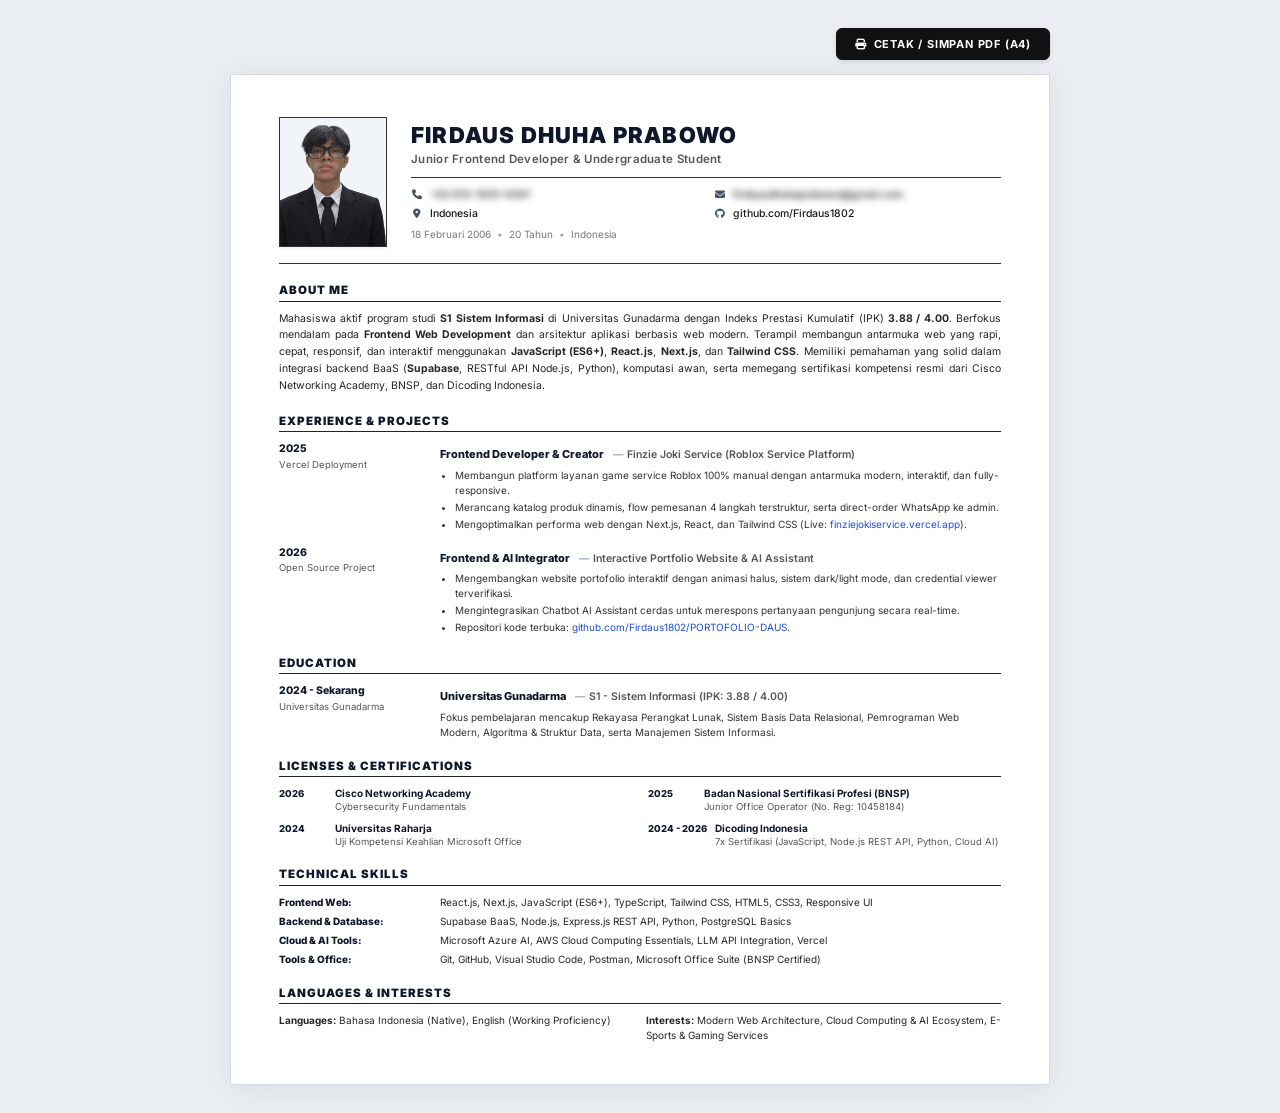
==== public/cv-html/index.html @ db2791b8 "feat(links): enable direct clickable whatsapp and mailto links across all cv and about pages" ====
<!DOCTYPE html>
<html lang="id">
<head>
  <meta charset="UTF-8">
  <meta name="viewport" content="width=device-width, initial-scale=1.0">
  <title>Curriculum Vitae - Firdaus Dhuha Prabowo</title>
  
  <link rel="preconnect" href="https://fonts.googleapis.com">
  <link rel="preconnect" href="https://fonts.gstatic.com" crossorigin>
  <link href="https://fonts.googleapis.com/css2?family=Inter:wght@300;400;500;600;700;800;900&display=swap" rel="stylesheet">
  <link rel="stylesheet" href="https://cdnjs.cloudflare.com/ajax/libs/font-awesome/6.4.0/css/all.min.css">
  <link rel="stylesheet" href="style.css">
</head>
<body>

  <div class="top-bar no-print">
    <button onclick="window.print()" class="btn-print">
      <i class="fa-solid fa-print"></i> Cetak / Simpan PDF (A4)
    </button>
  </div>

  <main class="resume-sheet">
    
    <header class="header-section">
      <div class="photo-box">
        <img src="images/profile-firdaus.png" alt="Firdaus Dhuha Prabowo">
      </div>
      
      <div class="header-details">
        <h1 class="candidate-name">FIRDAUS DHUHA PRABOWO</h1>
        <p class="candidate-title">Junior Frontend Developer & Undergraduate Student</p>
        
        <div class="header-divider"></div>
        
        <div class="contact-grid">
          <div class="contact-item">
            <i class="fa-solid fa-phone"></i>
            <span class="sensor-samar" title="Arahkan kursor untuk memperjelas">+62 813-1535-4397</span>
          </div>
          <div class="contact-item">
            <i class="fa-solid fa-envelope"></i>
            <span class="sensor-samar" title="Arahkan kursor untuk memperjelas">firdausdhuhaprabowo@gmail.com</span>
          </div>
          <div class="contact-item">
            <i class="fa-solid fa-location-dot"></i>
            <span>Indonesia</span>
          </div>
          <div class="contact-item">
            <i class="fa-brands fa-github"></i>
            <a href="https://github.com/Firdaus1802" target="_blank">github.com/Firdaus1802</a>
          </div>
        </div>

        <div class="personal-tags">
          <span>18 Februari 2006</span>
          <span class="dot">•</span>
          <span>20 Tahun</span>
          <span class="dot">•</span>
          <span>Indonesia</span>
        </div>
      </div>
    </header>

    <section class="section-block">
      <h2 class="section-title">ABOUT ME</h2>
      <p class="summary-text">
        Mahasiswa aktif program studi <strong>S1 Sistem Informasi</strong> di Universitas Gunadarma dengan Indeks Prestasi Kumulatif (IPK) <strong>3.88 / 4.00</strong>. Berfokus mendalam pada <strong>Frontend Web Development</strong> dan arsitektur aplikasi berbasis web modern. Terampil membangun antarmuka web yang rapi, cepat, responsif, dan interaktif menggunakan <strong>JavaScript (ES6+)</strong>, <strong>React.js</strong>, <strong>Next.js</strong>, dan <strong>Tailwind CSS</strong>. Memiliki pemahaman yang solid dalam integrasi backend BaaS (<strong>Supabase</strong>, RESTful API Node.js, Python), komputasi awan, serta memegang sertifikasi kompetensi resmi dari Cisco Networking Academy, BNSP, dan Dicoding Indonesia.
      </p>
    </section>

    <section class="section-block">
      <h2 class="section-title">EXPERIENCE & PROJECTS</h2>
      
      <div class="entry-row">
        <div class="entry-left">
          <span class="entry-period">2025</span>
          <span class="entry-meta">Vercel Deployment</span>
        </div>
        <div class="entry-right">
          <div class="entry-header">
            <h3 class="entry-title">Frontend Developer & Creator</h3>
            <span class="entry-subtitle">Finzie Joki Service (Roblox Service Platform)</span>
          </div>
          <ul class="entry-bullets">
            <li>Membangun platform layanan game service Roblox 100% manual dengan antarmuka modern, interaktif, dan fully-responsive.</li>
            <li>Merancang katalog produk dinamis, flow pemesanan 4 langkah terstruktur, serta direct-order WhatsApp ke admin.</li>
            <li>Mengoptimalkan performa web dengan Next.js, React, dan Tailwind CSS (Live: <a href="https://finziejokiservice.vercel.app/" target="_blank">finziejokiservice.vercel.app</a>).</li>
          </ul>
        </div>
      </div>

      <div class="entry-row">
        <div class="entry-left">
          <span class="entry-period">2026</span>
          <span class="entry-meta">Open Source Project</span>
        </div>
        <div class="entry-right">
          <div class="entry-header">
            <h3 class="entry-title">Frontend & AI Integrator</h3>
            <span class="entry-subtitle">Interactive Portfolio Website & AI Assistant</span>
          </div>
          <ul class="entry-bullets">
            <li>Mengembangkan website portofolio interaktif dengan animasi halus, sistem dark/light mode, dan credential viewer terverifikasi.</li>
            <li>Mengintegrasikan Chatbot AI Assistant cerdas untuk merespons pertanyaan pengunjung secara real-time.</li>
            <li>Repositori kode terbuka: <a href="https://github.com/Firdaus1802/PORTOFOLIO-DAUS" target="_blank">github.com/Firdaus1802/PORTOFOLIO-DAUS</a>.</li>
          </ul>
        </div>
      </div>
    </section>

    <section class="section-block">
      <h2 class="section-title">EDUCATION</h2>
      
      <div class="entry-row">
        <div class="entry-left">
          <span class="entry-period">2024 - Sekarang</span>
          <span class="entry-meta">Universitas Gunadarma</span>
        </div>
        <div class="entry-right">
          <div class="entry-header">
            <h3 class="entry-title">Universitas Gunadarma</h3>
            <span class="entry-subtitle">S1 - Sistem Informasi (IPK: 3.88 / 4.00)</span>
          </div>
          <p class="entry-desc">
            Fokus pembelajaran mencakup Rekayasa Perangkat Lunak, Sistem Basis Data Relasional, Pemrograman Web Modern, Algoritma & Struktur Data, serta Manajemen Sistem Informasi.
          </p>
        </div>
      </div>
    </section>

    <section class="section-block">
      <h2 class="section-title">LICENSES & CERTIFICATIONS</h2>
      
      <div class="cert-grid">
        <div class="cert-card">
          <div class="cert-year">2026</div>
          <div class="cert-info">
            <strong>Cisco Networking Academy</strong>
            <span>Cybersecurity Fundamentals</span>
          </div>
        </div>
        <div class="cert-card">
          <div class="cert-year">2025</div>
          <div class="cert-info">
            <strong>Badan Nasional Sertifikasi Profesi (BNSP)</strong>
            <span>Junior Office Operator (No. Reg: 10458184)</span>
          </div>
        </div>
        <div class="cert-card">
          <div class="cert-year">2024</div>
          <div class="cert-info">
            <strong>Universitas Raharja</strong>
            <span>Uji Kompetensi Keahlian Microsoft Office</span>
          </div>
        </div>
        <div class="cert-card">
          <div class="cert-year">2024 - 2026</div>
          <div class="cert-info">
            <strong>Dicoding Indonesia</strong>
            <span>7x Sertifikasi (JavaScript, Node.js REST API, Python, Cloud AI)</span>
          </div>
        </div>
      </div>
    </section>

    <section class="section-block">
      <h2 class="section-title">TECHNICAL SKILLS</h2>
      
      <div class="skills-wrapper">
        <div class="skill-group">
          <span class="skill-label">Frontend Web:</span>
          <span class="skill-values">React.js, Next.js, JavaScript (ES6+), TypeScript, Tailwind CSS, HTML5, CSS3, Responsive UI</span>
        </div>
        <div class="skill-group">
          <span class="skill-label">Backend & Database:</span>
          <span class="skill-values">Supabase BaaS, Node.js, Express.js REST API, Python, PostgreSQL Basics</span>
        </div>
        <div class="skill-group">
          <span class="skill-label">Cloud & AI Tools:</span>
          <span class="skill-values">Microsoft Azure AI, AWS Cloud Computing Essentials, LLM API Integration, Vercel</span>
        </div>
        <div class="skill-group">
          <span class="skill-label">Tools & Office:</span>
          <span class="skill-values">Git, GitHub, Visual Studio Code, Postman, Microsoft Office Suite (BNSP Certified)</span>
        </div>
      </div>
    </section>

    <section class="section-block mb-0">
      <h2 class="section-title">LANGUAGES & INTERESTS</h2>
      
      <div class="meta-row">
        <div class="meta-item">
          <strong>Languages:</strong> Bahasa Indonesia (Native), English (Working Proficiency)
        </div>
        <div class="meta-item">
          <strong>Interests:</strong> Modern Web Architecture, Cloud Computing & AI Ecosystem, E-Sports & Gaming Services
        </div>
      </div>
    </section>

  </main>

</body>
</html>
---- public/cv-html/style.css ----
:root {
  --text-main: #1a1a1a;
  --text-muted: #555555;
  --text-light: #777777;
  --border-color: #222222;
  --border-subtle: #e2e8f0;
  --bg-page: #eaedf2;
  --bg-sheet: #ffffff;
  --accent-link: #1d4ed8;
  --font-sans: 'Inter', -apple-system, BlinkMacSystemFont, "Segoe UI", Roboto, sans-serif;
}

* {
  margin: 0;
  padding: 0;
  box-sizing: border-box;
}

body {
  font-family: var(--font-sans);
  background-color: var(--bg-page);
  color: var(--text-main);
  padding: 28px 16px;
  line-height: 1.45;
  -webkit-font-smoothing: antialiased;
}

.sensor-samar {
  filter: blur(3.5px);
  transition: filter 0.3s ease;
  user-select: none;
  cursor: pointer;
  display: inline-block;
}

.sensor-samar:hover {
  filter: blur(0);
}

.top-bar {
  max-width: 820px;
  margin: 0 auto 14px auto;
  display: flex;
  justify-content: flex-end;
}

.btn-print {
  font-family: var(--font-sans);
  font-size: 11px;
  font-weight: 700;
  text-transform: uppercase;
  letter-spacing: 0.8px;
  background-color: #111111;
  color: #ffffff;
  border: 1px solid #111111;
  padding: 8px 18px;
  border-radius: 6px;
  cursor: pointer;
  display: inline-flex;
  align-items: center;
  gap: 7px;
  box-shadow: 0 2px 5px rgba(0,0,0,0.1);
  transition: all 0.2s ease;
}

.btn-print:hover {
  background-color: #000000;
  transform: translateY(-1px);
  box-shadow: 0 4px 10px rgba(0,0,0,0.15);
}

.resume-sheet {
  max-width: 820px;
  margin: 0 auto;
  background-color: var(--bg-sheet);
  padding: 42px 48px;
  box-shadow: 0 4px 24px rgba(0, 0, 0, 0.07);
  border: 1px solid #d5dbe3;
}

.header-section {
  display: flex;
  align-items: center;
  gap: 24px;
  padding-bottom: 16px;
  border-bottom: 1px solid #333333;
}

.photo-box {
  width: 108px;
  height: 130px;
  border: 1.5px solid #333333;
  background-color: #f1f5f9;
  flex-shrink: 0;
  overflow: hidden;
  box-shadow: 0 1px 3px rgba(0,0,0,0.08);
}

.photo-box img {
  width: 100%;
  height: 100%;
  object-fit: cover;
  object-position: center 12%;
  display: block;
}

.header-details {
  flex-grow: 1;
}

.candidate-name {
  font-size: 22px;
  font-weight: 900;
  letter-spacing: 1.2px;
  color: #0f172a;
  line-height: 1.15;
  text-transform: uppercase;
}

.candidate-title {
  font-size: 11.5px;
  font-weight: 600;
  color: var(--text-muted);
  margin-top: 3px;
  letter-spacing: 0.3px;
}

.header-divider {
  width: 100%;
  height: 1px;
  background-color: #333333;
  margin: 9px 0;
}

.contact-grid {
  display: grid;
  grid-template-columns: repeat(2, 1fr);
  gap: 4px 16px;
  font-size: 10.5px;
  font-weight: 500;
  color: var(--text-main);
  margin-bottom: 6px;
}

.contact-item {
  display: flex;
  align-items: center;
  gap: 7px;
}

.contact-item i {
  font-size: 10px;
  color: #475569;
  width: 12px;
  text-align: center;
}

.contact-item a {
  color: var(--text-main);
  text-decoration: none;
}

.contact-item a:hover {
  text-decoration: underline;
}

.personal-tags {
  font-size: 10px;
  color: var(--text-light);
  display: flex;
  align-items: center;
  flex-wrap: wrap;
  gap: 6px;
}

.dot {
  color: #94a3b8;
}

.section-block {
  margin-top: 18px;
}

.section-block.mb-0 {
  margin-bottom: 0;
}

.section-title {
  font-size: 11.5px;
  font-weight: 900;
  letter-spacing: 1px;
  color: #0f172a;
  text-transform: uppercase;
  border-bottom: 1.5px solid var(--border-color);
  padding-bottom: 2px;
  margin-bottom: 9px;
}

.summary-text {
  font-size: 10.5px;
  color: #262626;
  text-align: justify;
  line-height: 1.6;
}

.entry-row {
  display: grid;
  grid-template-columns: 145px 1fr;
  gap: 16px;
  margin-bottom: 11px;
}

.entry-left {
  text-align: left;
}

.entry-period {
  display: block;
  font-size: 10.5px;
  font-weight: 800;
  color: #0f172a;
}

.entry-meta {
  display: block;
  font-size: 9.5px;
  color: var(--text-muted);
  margin-top: 1px;
}

.entry-right {
  min-width: 0;
}

.entry-header {
  margin-bottom: 3px;
}

.entry-title {
  font-size: 11px;
  font-weight: 800;
  color: #0f172a;
  display: inline;
}

.entry-subtitle {
  font-size: 10.5px;
  font-weight: 600;
  color: var(--text-muted);
  display: inline;
  margin-left: 5px;
}

.entry-subtitle::before {
  content: "— ";
  color: #94a3b8;
}

.entry-bullets {
  list-style-type: disc;
  padding-left: 15px;
  font-size: 10px;
  color: #333333;
  line-height: 1.5;
  margin-top: 3px;
}

.entry-bullets li {
  margin-bottom: 2px;
}

.entry-bullets a {
  color: var(--accent-link);
  text-decoration: none;
}

.entry-bullets a:hover {
  text-decoration: underline;
}

.entry-desc {
  font-size: 10px;
  color: #333333;
  line-height: 1.5;
  margin-top: 2px;
}

.cert-grid {
  display: grid;
  grid-template-columns: repeat(2, 1fr);
  gap: 7px 16px;
}

.cert-card {
  display: flex;
  align-items: baseline;
  gap: 8px;
  font-size: 10px;
  line-height: 1.4;
}

.cert-year {
  font-size: 9.5px;
  font-weight: 800;
  color: #0f172a;
  min-width: 48px;
  flex-shrink: 0;
}

.cert-info {
  display: flex;
  flex-direction: column;
}

.cert-info strong {
  font-weight: 700;
  color: #0f172a;
}

.cert-info span {
  color: var(--text-muted);
  font-size: 9.5px;
}

.skills-wrapper {
  display: flex;
  flex-direction: column;
  gap: 4px;
}

.skill-group {
  font-size: 10px;
  line-height: 1.5;
  display: grid;
  grid-template-columns: 145px 1fr;
  gap: 16px;
}

.skill-label {
  font-weight: 800;
  color: #0f172a;
}

.skill-values {
  color: #262626;
}

.meta-row {
  display: grid;
  grid-template-columns: repeat(2, 1fr);
  gap: 12px;
  font-size: 10px;
  color: #262626;
  line-height: 1.45;
}

@media print {
  body {
    background-color: #ffffff !important;
    padding: 0 !important;
    color: #000000 !important;
  }

  .no-print {
    display: none !important;
  }

  .resume-sheet {
    max-width: 100% !important;
    width: 100% !important;
    margin: 0 !important;
    padding: 24px 30px !important;
    box-shadow: none !important;
    border: none !important;
  }

  .section-block {
    margin-top: 14px !important;
    page-break-inside: avoid;
  }

  .entry-row {
    margin-bottom: 8px !important;
    page-break-inside: avoid;
  }

  a {
    color: #000000 !important;
    text-decoration: none !important;
  }

  @page {
    size: A4 portrait;
    margin: 10mm 12mm;
  }
}

@media screen and (max-width: 640px) {
  .resume-sheet {
    padding: 24px 20px;
  }

  .header-section {
    flex-direction: column;
    text-align: center;
    align-items: center;
  }

  .contact-grid {
    grid-template-columns: 1fr;
    text-align: left;
  }

  .entry-row {
    grid-template-columns: 1fr;
    gap: 2px;
  }

  .cert-grid {
    grid-template-columns: 1fr;
  }

  .skill-group {
    grid-template-columns: 1fr;
    gap: 1px;
  }

  .meta-row {
    grid-template-columns: 1fr;
  }
}
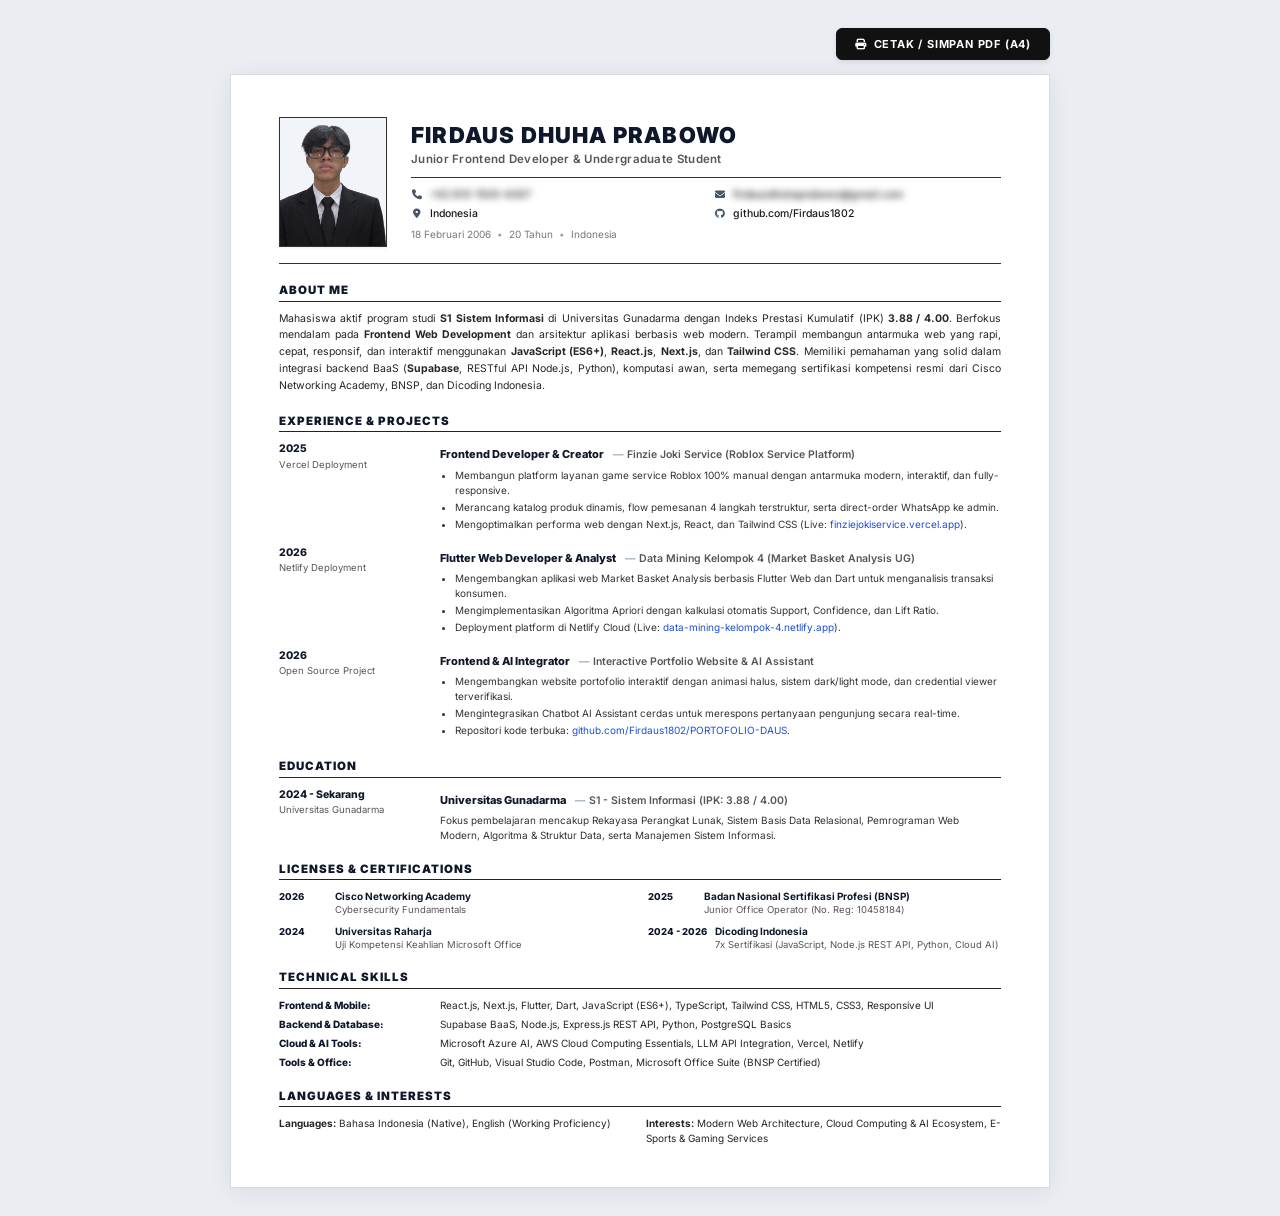
==== commit 01357d9a: "feat: add Data Mining Flutter project, update tech stack, CV, and README" ====
--- a/public/cv-html/index.html
+++ b/public/cv-html/index.html
@@ -92,6 +92,24 @@
       <div class="entry-row">
         <div class="entry-left">
           <span class="entry-period">2026</span>
+          <span class="entry-meta">Netlify Deployment</span>
+        </div>
+        <div class="entry-right">
+          <div class="entry-header">
+            <h3 class="entry-title">Flutter Web Developer & Analyst</h3>
+            <span class="entry-subtitle">Data Mining Kelompok 4 (Market Basket Analysis UG)</span>
+          </div>
+          <ul class="entry-bullets">
+            <li>Mengembangkan aplikasi web Market Basket Analysis berbasis Flutter Web dan Dart untuk menganalisis transaksi konsumen.</li>
+            <li>Mengimplementasikan Algoritma Apriori dengan kalkulasi otomatis Support, Confidence, dan Lift Ratio.</li>
+            <li>Deployment platform di Netlify Cloud (Live: <a href="https://data-mining-kelompok-4.netlify.app/" target="_blank">data-mining-kelompok-4.netlify.app</a>).</li>
+          </ul>
+        </div>
+      </div>
+
+      <div class="entry-row">
+        <div class="entry-left">
+          <span class="entry-period">2026</span>
           <span class="entry-meta">Open Source Project</span>
         </div>
         <div class="entry-right">
@@ -168,8 +186,8 @@
       
       <div class="skills-wrapper">
         <div class="skill-group">
-          <span class="skill-label">Frontend Web:</span>
-          <span class="skill-values">React.js, Next.js, JavaScript (ES6+), TypeScript, Tailwind CSS, HTML5, CSS3, Responsive UI</span>
+          <span class="skill-label">Frontend & Mobile:</span>
+          <span class="skill-values">React.js, Next.js, Flutter, Dart, JavaScript (ES6+), TypeScript, Tailwind CSS, HTML5, CSS3, Responsive UI</span>
         </div>
         <div class="skill-group">
           <span class="skill-label">Backend & Database:</span>
@@ -177,7 +195,7 @@
         </div>
         <div class="skill-group">
           <span class="skill-label">Cloud & AI Tools:</span>
-          <span class="skill-values">Microsoft Azure AI, AWS Cloud Computing Essentials, LLM API Integration, Vercel</span>
+          <span class="skill-values">Microsoft Azure AI, AWS Cloud Computing Essentials, LLM API Integration, Vercel, Netlify</span>
         </div>
         <div class="skill-group">
           <span class="skill-label">Tools & Office:</span>
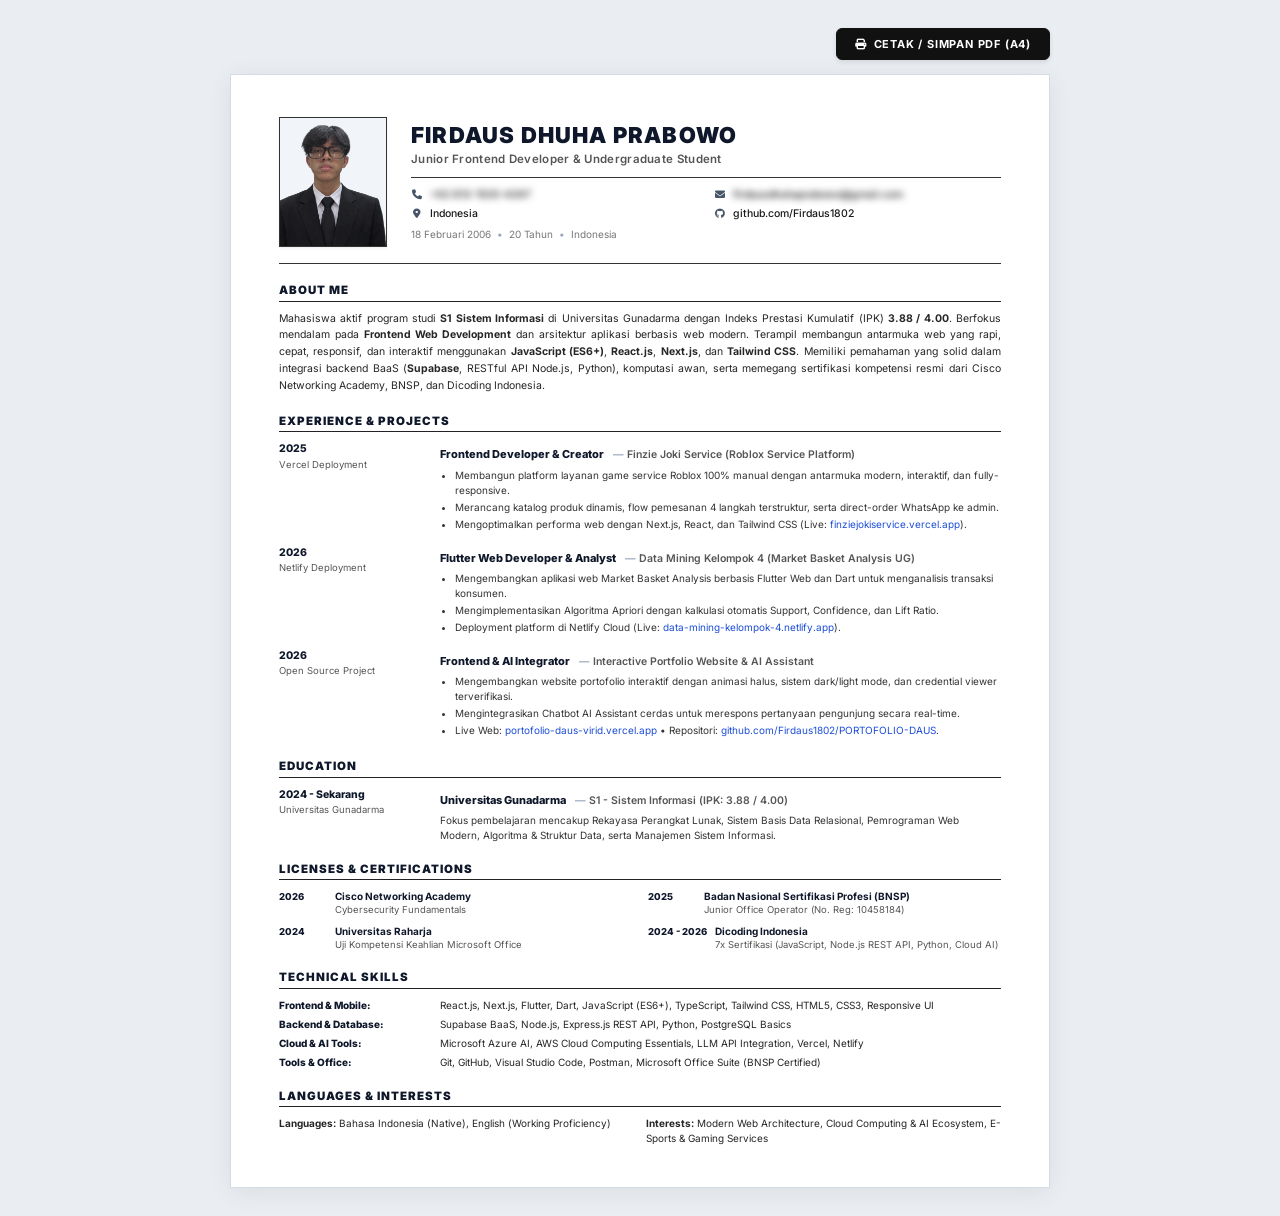
==== commit ba0b6717: "docs: update interactive portfolio live link to portofolio-daus-virid.vercel.app" ====
--- a/public/cv-html/index.html
+++ b/public/cv-html/index.html
@@ -120,7 +120,7 @@
           <ul class="entry-bullets">
             <li>Mengembangkan website portofolio interaktif dengan animasi halus, sistem dark/light mode, dan credential viewer terverifikasi.</li>
             <li>Mengintegrasikan Chatbot AI Assistant cerdas untuk merespons pertanyaan pengunjung secara real-time.</li>
-            <li>Repositori kode terbuka: <a href="https://github.com/Firdaus1802/PORTOFOLIO-DAUS" target="_blank">github.com/Firdaus1802/PORTOFOLIO-DAUS</a>.</li>
+            <li>Live Web: <a href="https://portofolio-daus-virid.vercel.app/" target="_blank">portofolio-daus-virid.vercel.app</a> • Repositori: <a href="https://github.com/Firdaus1802/PORTOFOLIO-DAUS" target="_blank">github.com/Firdaus1802/PORTOFOLIO-DAUS</a>.</li>
           </ul>
         </div>
       </div>
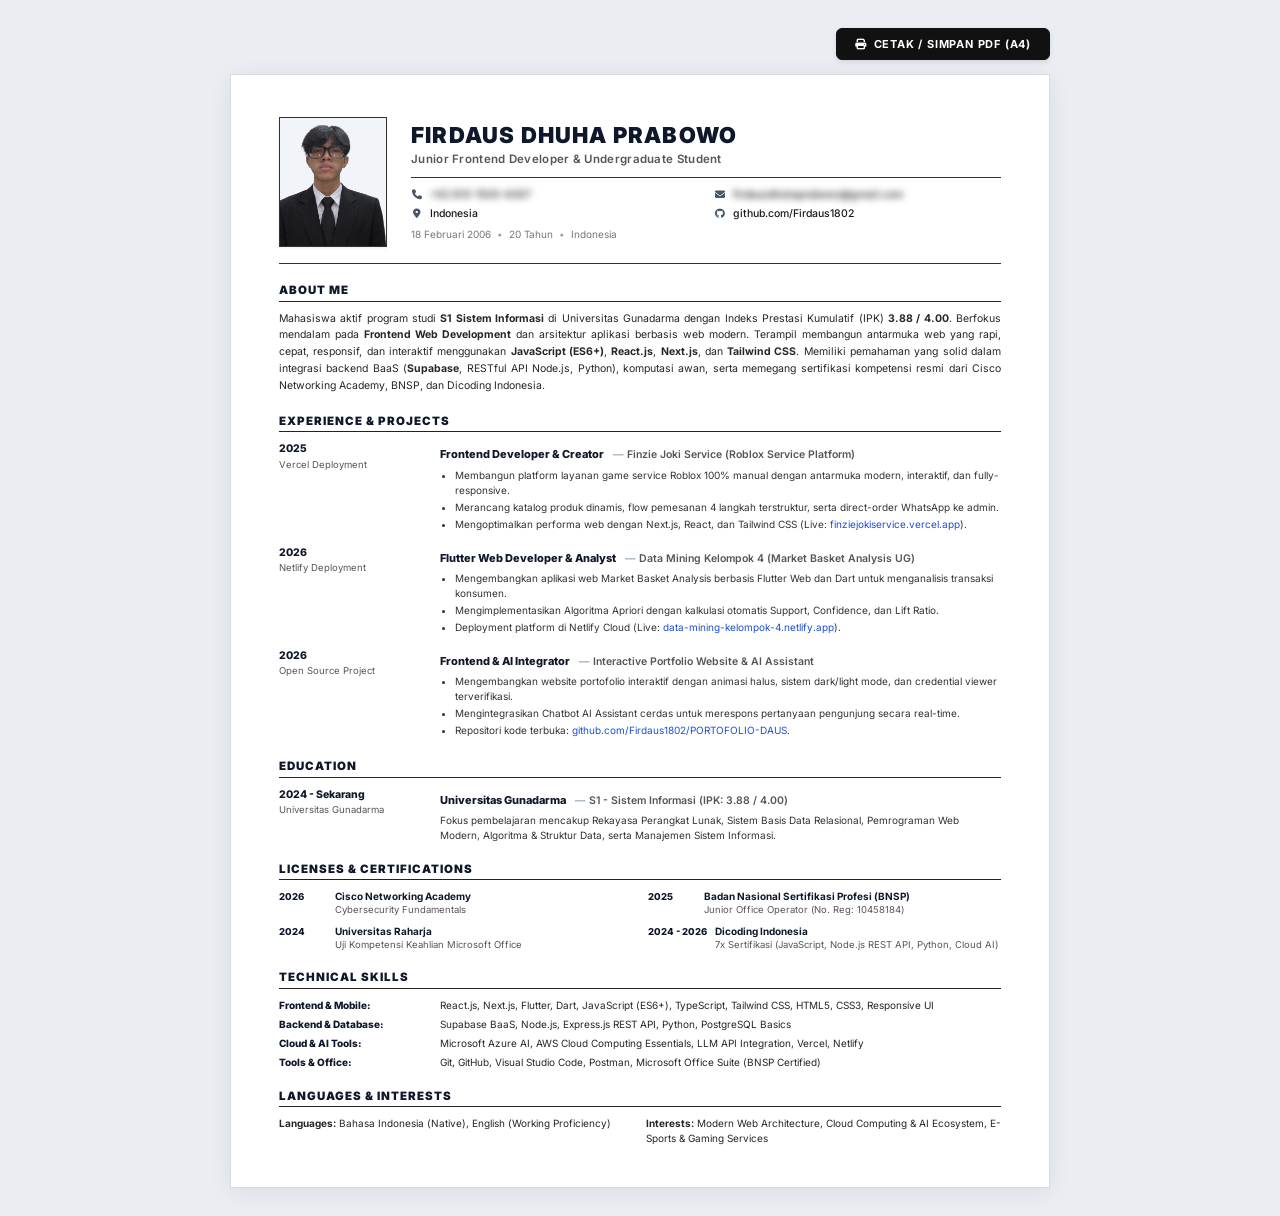
==== commit 67ede0f2: "revert: keep main portfolio repo and README untouched for standalone assignment" ====
--- a/public/cv-html/index.html
+++ b/public/cv-html/index.html
@@ -120,7 +120,7 @@
           <ul class="entry-bullets">
             <li>Mengembangkan website portofolio interaktif dengan animasi halus, sistem dark/light mode, dan credential viewer terverifikasi.</li>
             <li>Mengintegrasikan Chatbot AI Assistant cerdas untuk merespons pertanyaan pengunjung secara real-time.</li>
-            <li>Live Web: <a href="https://portofolio-daus-virid.vercel.app/" target="_blank">portofolio-daus-virid.vercel.app</a> • Repositori: <a href="https://github.com/Firdaus1802/PORTOFOLIO-DAUS" target="_blank">github.com/Firdaus1802/PORTOFOLIO-DAUS</a>.</li>
+            <li>Repositori kode terbuka: <a href="https://github.com/Firdaus1802/PORTOFOLIO-DAUS" target="_blank">github.com/Firdaus1802/PORTOFOLIO-DAUS</a>.</li>
           </ul>
         </div>
       </div>
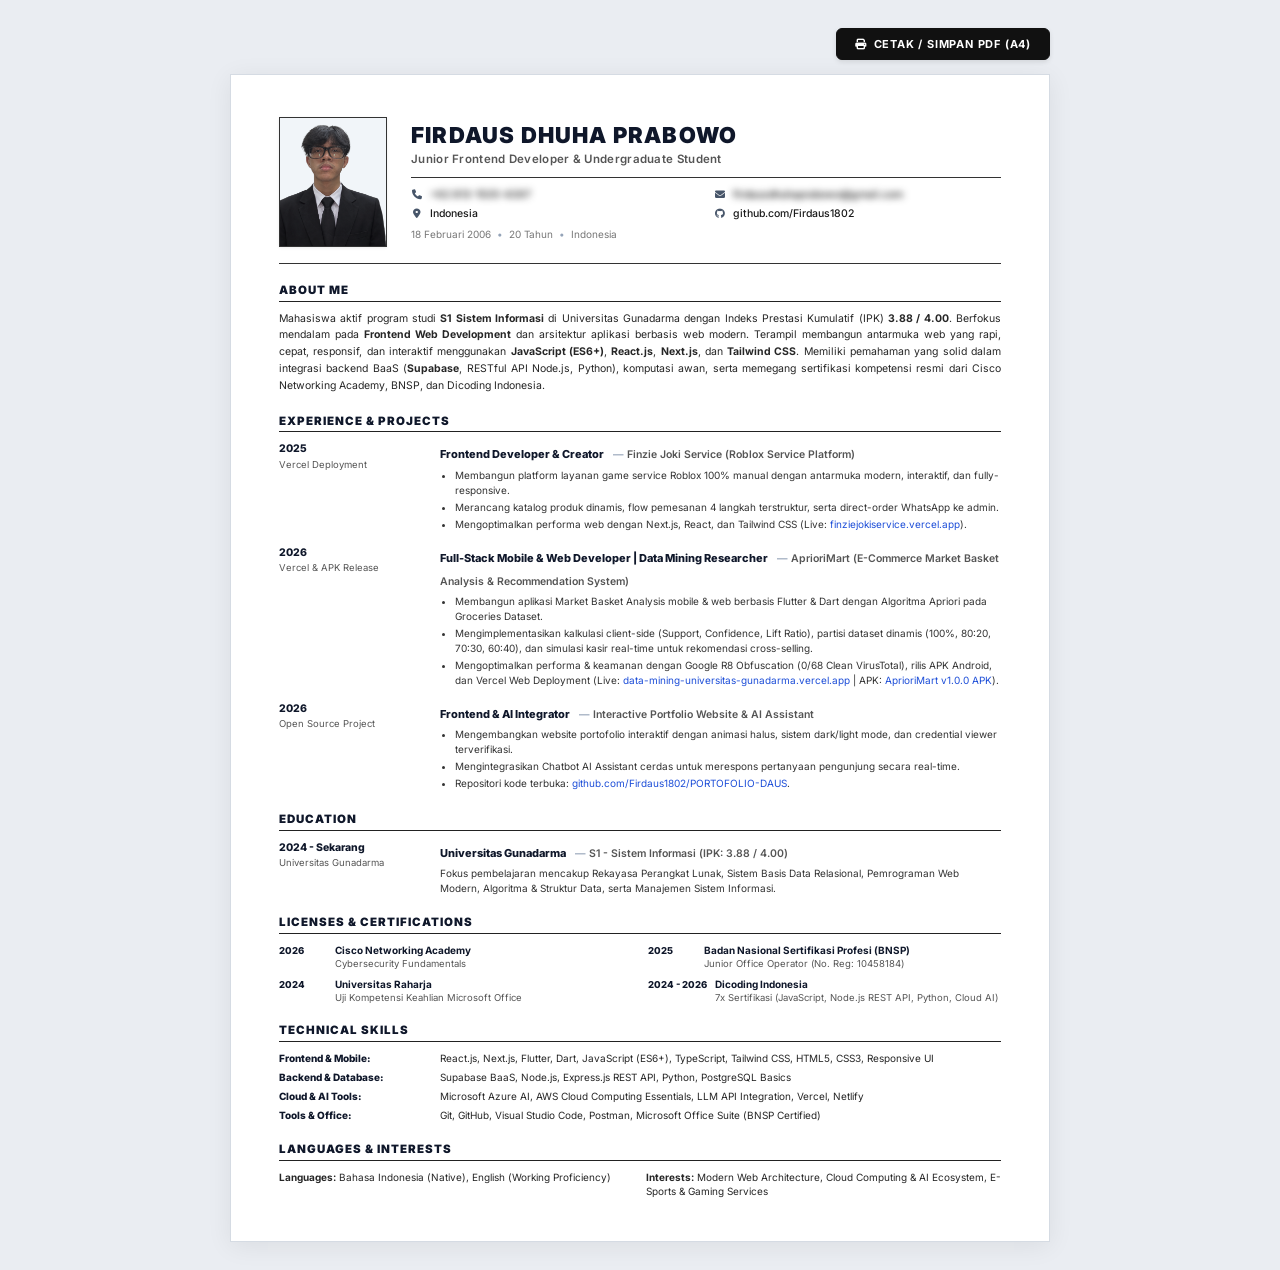
==== commit ebc48429: "feat(project): replace legacy data mining with AprioriMart across portfolio, CV, and AI assistant" ====
--- a/public/cv-html/index.html
+++ b/public/cv-html/index.html
@@ -92,17 +92,17 @@
       <div class="entry-row">
         <div class="entry-left">
           <span class="entry-period">2026</span>
-          <span class="entry-meta">Netlify Deployment</span>
-        </div>
-        <div class="entry-right">
-          <div class="entry-header">
-            <h3 class="entry-title">Flutter Web Developer & Analyst</h3>
-            <span class="entry-subtitle">Data Mining Kelompok 4 (Market Basket Analysis UG)</span>
+          <span class="entry-meta">Vercel & APK Release</span>
+        </div>
+        <div class="entry-right">
+          <div class="entry-header">
+            <h3 class="entry-title">Full-Stack Mobile & Web Developer | Data Mining Researcher</h3>
+            <span class="entry-subtitle">AprioriMart (E-Commerce Market Basket Analysis & Recommendation System)</span>
           </div>
           <ul class="entry-bullets">
-            <li>Mengembangkan aplikasi web Market Basket Analysis berbasis Flutter Web dan Dart untuk menganalisis transaksi konsumen.</li>
-            <li>Mengimplementasikan Algoritma Apriori dengan kalkulasi otomatis Support, Confidence, dan Lift Ratio.</li>
-            <li>Deployment platform di Netlify Cloud (Live: <a href="https://data-mining-kelompok-4.netlify.app/" target="_blank">data-mining-kelompok-4.netlify.app</a>).</li>
+            <li>Membangun aplikasi Market Basket Analysis mobile & web berbasis Flutter & Dart dengan Algoritma Apriori pada Groceries Dataset.</li>
+            <li>Mengimplementasikan kalkulasi client-side (Support, Confidence, Lift Ratio), partisi dataset dinamis (100%, 80:20, 70:30, 60:40), dan simulasi kasir real-time untuk rekomendasi cross-selling.</li>
+            <li>Mengoptimalkan performa & keamanan dengan Google R8 Obfuscation (0/68 Clean VirusTotal), rilis APK Android, dan Vercel Web Deployment (Live: <a href="https://data-mining-universitas-gunadarma.vercel.app" target="_blank">data-mining-universitas-gunadarma.vercel.app</a> | APK: <a href="https://github.com/Firdaus1802/data-mining-universitas-gunadarma/releases/download/v1.0.0/AprioriMart-v1.0.0.apk" target="_blank">AprioriMart v1.0.0 APK</a>).</li>
           </ul>
         </div>
       </div>
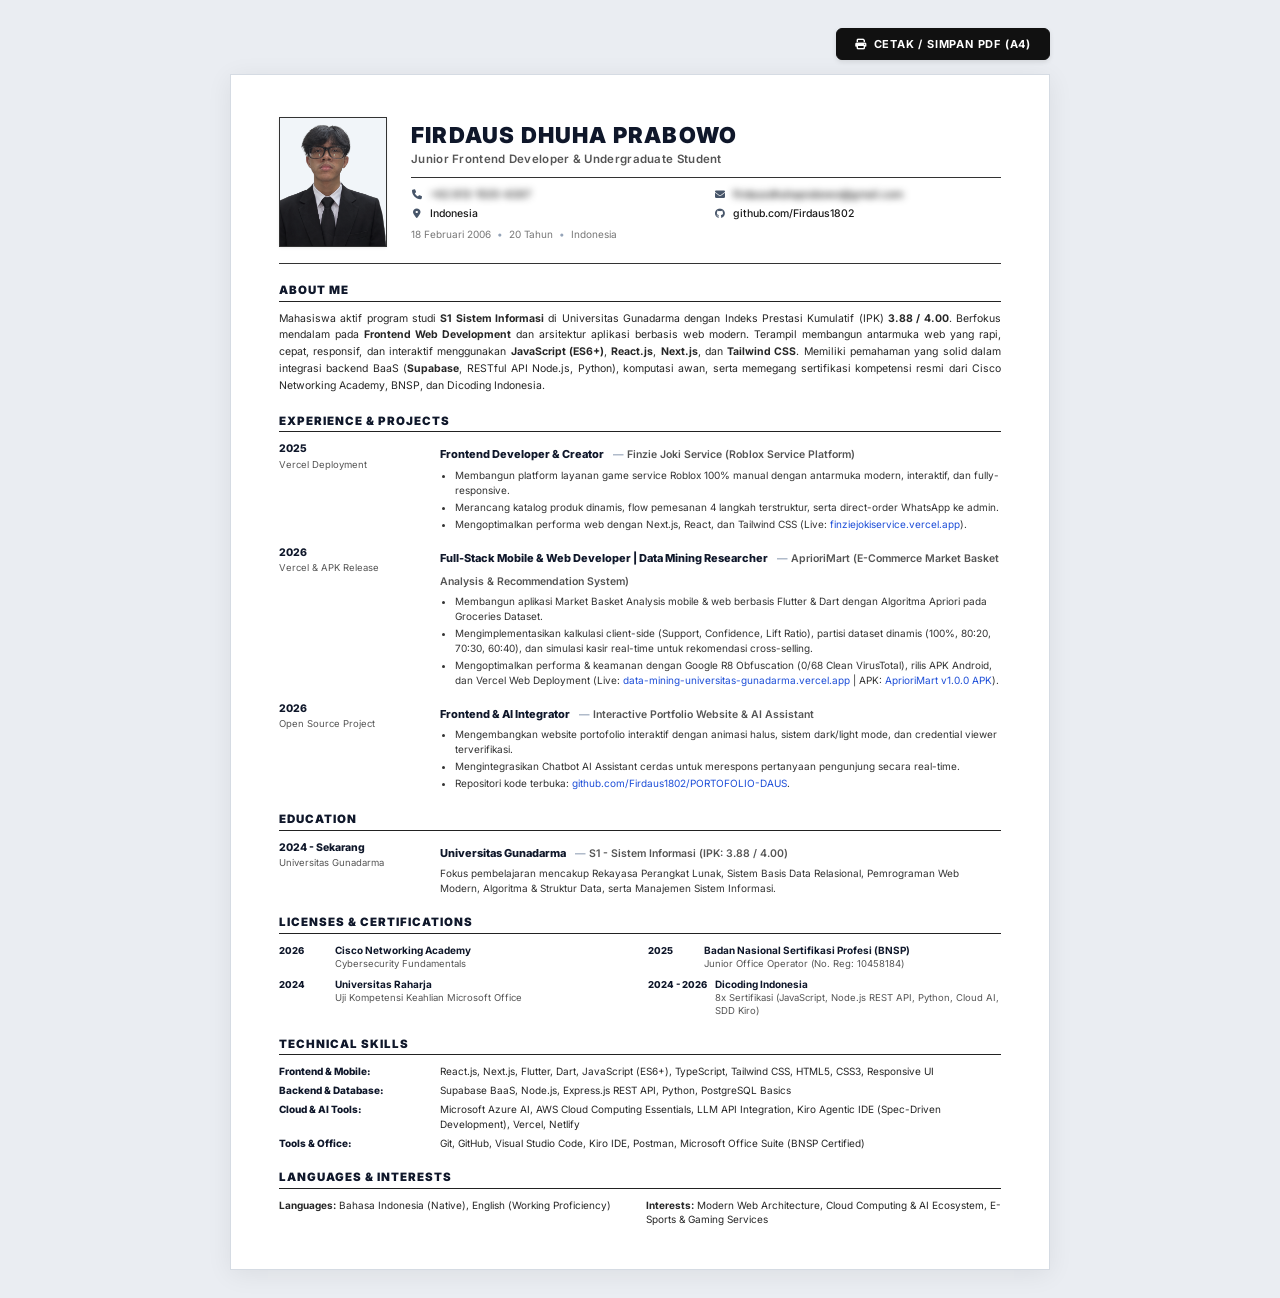
==== commit 6acab2fb: "feat(cert): add Spec-Driven Development dengan Kiro certificate and Kiro Agentic IDE to tech stack" ====
--- a/public/cv-html/index.html
+++ b/public/cv-html/index.html
@@ -175,7 +175,7 @@
           <div class="cert-year">2024 - 2026</div>
           <div class="cert-info">
             <strong>Dicoding Indonesia</strong>
-            <span>7x Sertifikasi (JavaScript, Node.js REST API, Python, Cloud AI)</span>
+            <span>8x Sertifikasi (JavaScript, Node.js REST API, Python, Cloud AI, SDD Kiro)</span>
           </div>
         </div>
       </div>
@@ -195,11 +195,11 @@
         </div>
         <div class="skill-group">
           <span class="skill-label">Cloud & AI Tools:</span>
-          <span class="skill-values">Microsoft Azure AI, AWS Cloud Computing Essentials, LLM API Integration, Vercel, Netlify</span>
+          <span class="skill-values">Microsoft Azure AI, AWS Cloud Computing Essentials, LLM API Integration, Kiro Agentic IDE (Spec-Driven Development), Vercel, Netlify</span>
         </div>
         <div class="skill-group">
           <span class="skill-label">Tools & Office:</span>
-          <span class="skill-values">Git, GitHub, Visual Studio Code, Postman, Microsoft Office Suite (BNSP Certified)</span>
+          <span class="skill-values">Git, GitHub, Visual Studio Code, Kiro IDE, Postman, Microsoft Office Suite (BNSP Certified)</span>
         </div>
       </div>
     </section>
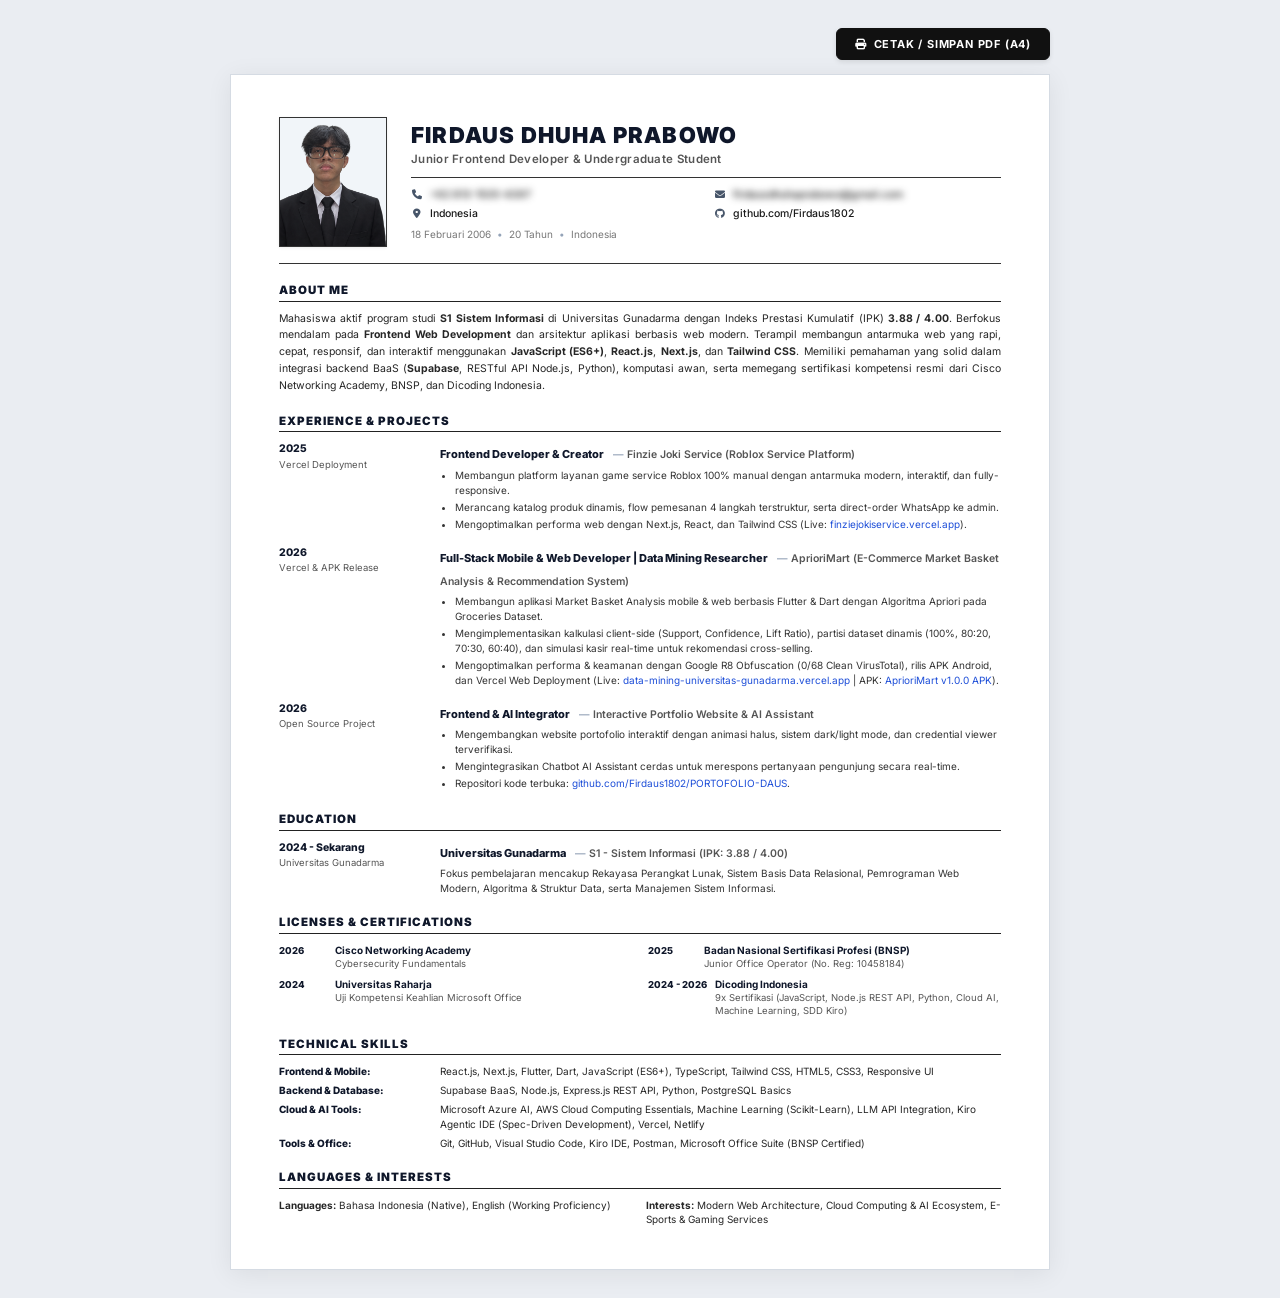
==== commit c4cf348a: "feat(cert): add Belajar Machine Learning untuk Pemula certificate and Scikit-Learn to tech stack" ====
--- a/public/cv-html/index.html
+++ b/public/cv-html/index.html
@@ -175,7 +175,7 @@
           <div class="cert-year">2024 - 2026</div>
           <div class="cert-info">
             <strong>Dicoding Indonesia</strong>
-            <span>8x Sertifikasi (JavaScript, Node.js REST API, Python, Cloud AI, SDD Kiro)</span>
+            <span>9x Sertifikasi (JavaScript, Node.js REST API, Python, Cloud AI, Machine Learning, SDD Kiro)</span>
           </div>
         </div>
       </div>
@@ -195,7 +195,7 @@
         </div>
         <div class="skill-group">
           <span class="skill-label">Cloud & AI Tools:</span>
-          <span class="skill-values">Microsoft Azure AI, AWS Cloud Computing Essentials, LLM API Integration, Kiro Agentic IDE (Spec-Driven Development), Vercel, Netlify</span>
+          <span class="skill-values">Microsoft Azure AI, AWS Cloud Computing Essentials, Machine Learning (Scikit-Learn), LLM API Integration, Kiro Agentic IDE (Spec-Driven Development), Vercel, Netlify</span>
         </div>
         <div class="skill-group">
           <span class="skill-label">Tools & Office:</span>
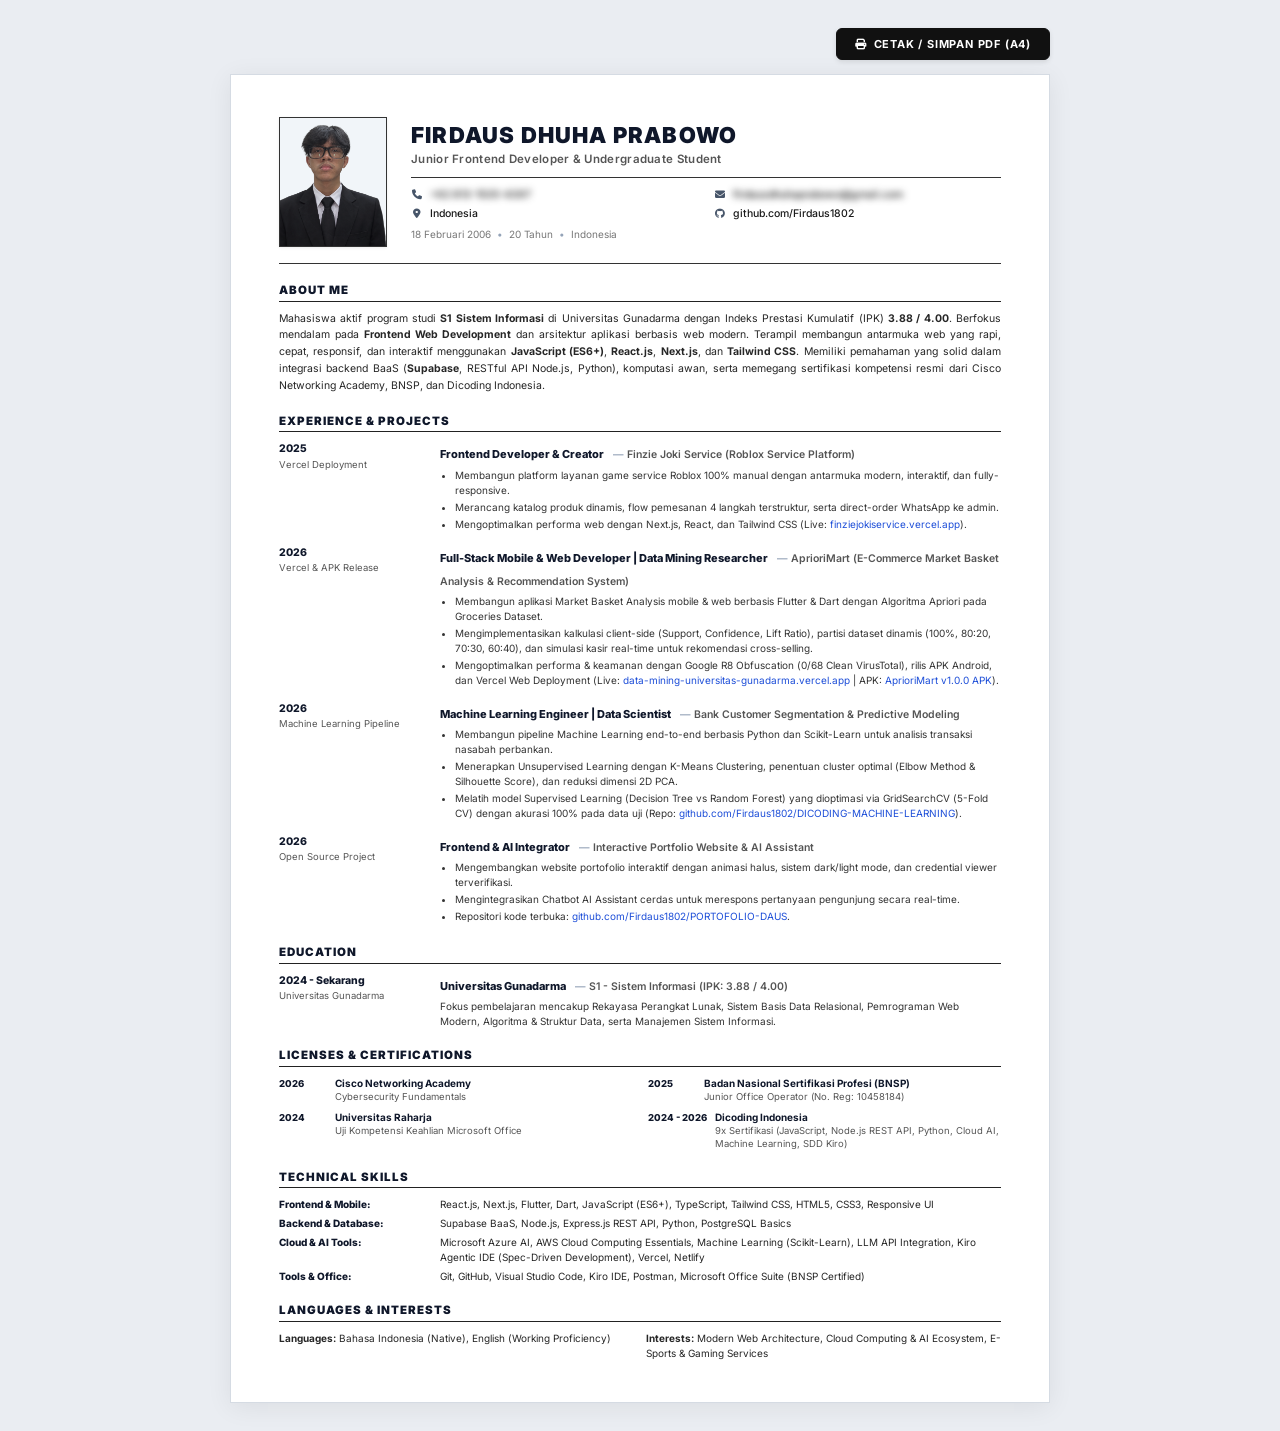
==== commit 6f198806: "feat(project): add Bank Customer Segmentation & Machine Learning Pipeline project to portfolio, CV, " ====
--- a/public/cv-html/index.html
+++ b/public/cv-html/index.html
@@ -110,6 +110,24 @@
       <div class="entry-row">
         <div class="entry-left">
           <span class="entry-period">2026</span>
+          <span class="entry-meta">Machine Learning Pipeline</span>
+        </div>
+        <div class="entry-right">
+          <div class="entry-header">
+            <h3 class="entry-title">Machine Learning Engineer | Data Scientist</h3>
+            <span class="entry-subtitle">Bank Customer Segmentation & Predictive Modeling</span>
+          </div>
+          <ul class="entry-bullets">
+            <li>Membangun pipeline Machine Learning end-to-end berbasis Python dan Scikit-Learn untuk analisis transaksi nasabah perbankan.</li>
+            <li>Menerapkan Unsupervised Learning dengan K-Means Clustering, penentuan cluster optimal (Elbow Method & Silhouette Score), dan reduksi dimensi 2D PCA.</li>
+            <li>Melatih model Supervised Learning (Decision Tree vs Random Forest) yang dioptimasi via GridSearchCV (5-Fold CV) dengan akurasi 100% pada data uji (Repo: <a href="https://github.com/Firdaus1802/DICODING-MACHINE-LEARNING" target="_blank">github.com/Firdaus1802/DICODING-MACHINE-LEARNING</a>).</li>
+          </ul>
+        </div>
+      </div>
+
+      <div class="entry-row">
+        <div class="entry-left">
+          <span class="entry-period">2026</span>
           <span class="entry-meta">Open Source Project</span>
         </div>
         <div class="entry-right">
